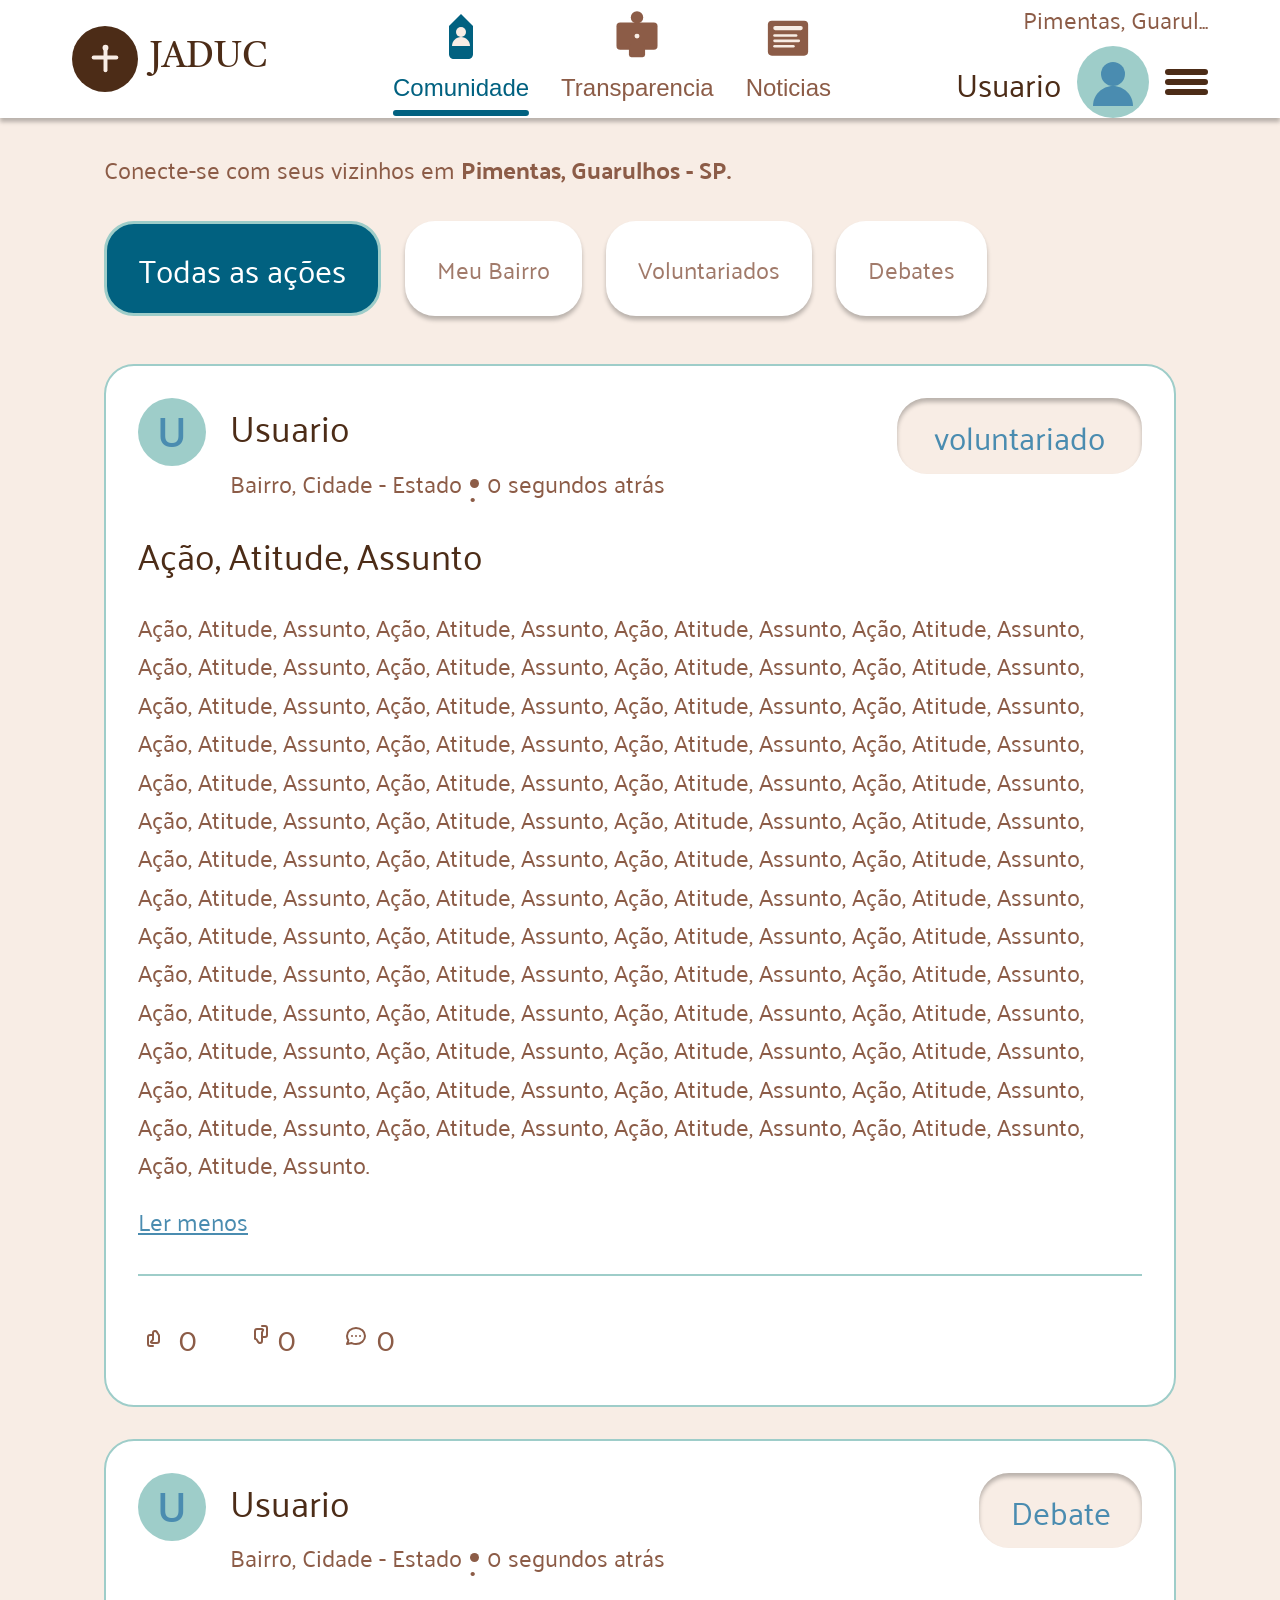
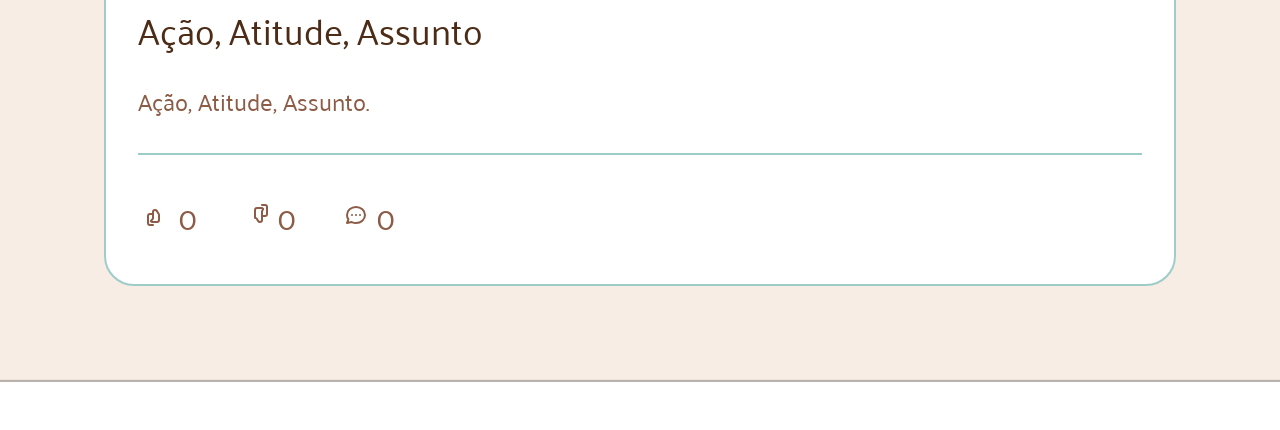
==== Jaduc/Página de Comunidade/index.html @ 06916b9b "Página de Transparência criada, Página de Comunidade criada" ====
<!DOCTYPE html>
<html lang="pt-BR">

<head>
    <meta charset="utf-8">
    <meta name="viewport" content="width=device-width, initial-scale=1.0">
    <title>JADUC | Comunidade</title>
    <link rel="stylesheet" href="globals.css">
    <link rel="stylesheet" href="style.css">
</head>

<body>
    <!-- HEADER NAVIGATION -->
    <header class="main-header">
        <div class="header-container">
            <!-- Logo Section -->
            <div class="logo-section">
                <div class="logo-icon">
                    <svg viewBox="0 0 67 67" fill="none" xmlns="http://www.w3.org/2000/svg">
                        <circle cx="33.5" cy="33.5" r="33.5" fill="#4C2C17"/>
                        <!-- Martelo simplificado -->
                        <rect x="20" y="30" width="27" height="4" rx="2" fill="#F8EDE5"/>
                        <rect x="32" y="20" width="4" height="27" rx="2" fill="#F8EDE5"/>
                        <circle cx="34" cy="22" r="3" fill="#F8EDE5"/>
                    </svg>
                </div>
                <h1 class="logo-text">JADUC</h1>
            </div>

            <!-- Navigation Menu -->
            <nav class="main-nav">
                <div class="nav-item active">
                    <div class="nav-icon">
                        <svg viewBox="0 0 56 51" fill="none" xmlns="http://www.w3.org/2000/svg">
                            <!-- Ícone comunidade baseado no Figma -->
                            <path d="M28 4L16 16v28c0 3 2 5 5 5h14c3 0 5-2 5-5V16L28 4z" fill="#016180"/>
                            <circle cx="28" cy="22" r="5" fill="#F8EDE5"/>
                            <path d="M19 36c0-5 4-9 9-9s9 4 9 9" fill="#F8EDE5"/>
                        </svg>
                    </div>
                    <span class="nav-text">Comunidade</span>
                    <div class="nav-underline"></div>
                </div>

                <div class="nav-item">
                    <div class="nav-icon transparency-icon">
                        <svg viewBox="0 0 45 41" fill="none" xmlns="http://www.w3.org/2000/svg">
                            <!-- Ícone transparência baseado no Figma -->
                            <rect x="6" y="10" width="33" height="22" rx="3" fill="#8C5C47"/>
                            <circle cx="22.5" cy="6" r="5" fill="#8C5C47"/>
                            <rect x="16" y="28" width="13" height="10" rx="2" fill="#8C5C47"/>
                            <circle cx="22.5" cy="21" r="2" fill="#F8EDE5"/>
                        </svg>
                    </div>
                    <span class="nav-text">Transparencia</span>
                </div>

                <div class="nav-item">
                    <div class="nav-icon">
                        <svg viewBox="0 0 38 38" fill="none" xmlns="http://www.w3.org/2000/svg">
                            <!-- Ícone notícias -->
                            <rect x="4" y="8" width="30" height="26" rx="3" fill="#8C5C47"/>
                            <rect x="8" y="12" width="22" height="3" rx="1.5" fill="#F8EDE5"/>
                            <rect x="8" y="18" width="18" height="2" rx="1" fill="#F8EDE5"/>
                            <rect x="8" y="22" width="20" height="2" rx="1" fill="#F8EDE5"/>
                            <rect x="8" y="26" width="16" height="2" rx="1" fill="#F8EDE5"/>
                        </svg>
                    </div>
                    <span class="nav-text">Noticias</span>
                </div>
            </nav>

            <!-- User Profile Section -->
            <div class="user-section">
                <div class="user-location">Pimentas, Guarul...</div>
                <div class="user-info">
                    <span class="user-name">Usuario</span>
                    <div class="user-avatar">
                        <svg viewBox="0 0 72 72" fill="none" xmlns="http://www.w3.org/2000/svg">
                            <circle cx="36" cy="36" r="36" fill="#9ECDC9"/>
                            <circle cx="36" cy="28" r="12" fill="#4A8CB0"/>
                            <path d="M16 60c0-11 9-20 20-20s20 9 20 20" fill="#4A8CB0"/>
                        </svg>
                    </div>
                    <div class="user-menu">
                        <div class="menu-line"></div>
                        <div class="menu-line"></div>
                        <div class="menu-line"></div>
                    </div>
                </div>
            </div>
        </div>
    </header>

    <!-- MAIN CONTENT -->
    <main class="main-content">
        <!-- Page Title Section -->
        <section class="page-intro">
            <p class="location-text">
                Conecte-se com seus vizinhos em <strong>Pimentas, Guarulhos - SP.</strong>
            </p>
        </section>

        <!-- Filter Buttons -->
        <section class="filter-section">
            <button class="filter-btn active" data-filter="all">Todas as ações</button>
            <button class="filter-btn" data-filter="neighborhood">Meu Bairro</button>
            <button class="filter-btn" data-filter="volunteer">Voluntariados</button>
            <button class="filter-btn" data-filter="debates">Debates</button>
        </section>

        <!-- Community Posts -->
        <section class="posts-container">
            <!-- Post 1 - Voluntariado -->
            <article class="post-card" data-category="volunteer">
                <div class="post-header">
                    <div class="user-avatar-post">
                        <span class="avatar-initial">U</span>
                    </div>
                    <div class="post-user-info">
                        <h3 class="post-username">Usuario</h3>
                        <div class="post-meta">
                            <span class="post-location">Bairro, Cidade - Estado</span>
                            <span class="post-dot">•</span>
                            <span class="post-time">0 segundos atrás</span>
                        </div>
                    </div>
                    <div class="post-category volunteer">voluntariado</div>
                </div>

                <div class="post-content">
                    <h2 class="post-title">Ação, Atitude, Assunto</h2>
                    <div class="post-text">
                        <p>Ação, Atitude, Assunto, Ação, Atitude, Assunto, Ação, Atitude, Assunto, Ação, Atitude, Assunto, Ação, Atitude, Assunto, Ação, Atitude, Assunto, Ação, Atitude, Assunto, Ação, Atitude, Assunto, Ação, Atitude, Assunto, Ação, Atitude, Assunto, Ação, Atitude, Assunto, Ação, Atitude, Assunto, Ação, Atitude, Assunto, Ação, Atitude, Assunto, Ação, Atitude, Assunto, Ação, Atitude, Assunto, Ação, Atitude, Assunto, Ação, Atitude, Assunto, Ação, Atitude, Assunto, Ação, Atitude, Assunto, Ação, Atitude, Assunto, Ação, Atitude, Assunto, Ação, Atitude, Assunto, Ação, Atitude, Assunto, Ação, Atitude, Assunto, Ação, Atitude, Assunto, Ação, Atitude, Assunto, Ação, Atitude, Assunto, Ação, Atitude, Assunto, Ação, Atitude, Assunto, Ação, Atitude, Assunto, Ação, Atitude, Assunto, Ação, Atitude, Assunto, Ação, Atitude, Assunto, Ação, Atitude, Assunto, Ação, Atitude, Assunto, Ação, Atitude, Assunto, Ação, Atitude, Assunto, Ação, Atitude, Assunto, Ação, Atitude, Assunto, Ação, Atitude, Assunto, Ação, Atitude, Assunto, Ação, Atitude, Assunto, Ação, Atitude, Assunto, Ação, Atitude, Assunto, Ação, Atitude, Assunto, Ação, Atitude, Assunto, Ação, Atitude, Assunto, Ação, Atitude, Assunto, Ação, Atitude, Assunto, Ação, Atitude, Assunto, Ação, Atitude, Assunto, Ação, Atitude, Assunto, Ação, Atitude, Assunto, Ação, Atitude, Assunto, Ação, Atitude, Assunto, Ação, Atitude, Assunto.</p>
                        <button class="read-more-btn">Ler menos</button>
                    </div>
                </div>

                <div class="post-actions">
                    <button class="action-btn like-btn">
                        <svg viewBox="0 0 24 24" fill="none" xmlns="http://www.w3.org/2000/svg">
                            <path d="M7 22H4a2 2 0 01-2-2v-7a2 2 0 012-2h3m0 0V9a2 2 0 012-2h.093a2 2 0 011.664.89l1.814 2.814a2 2 0 01.429 1.24V17a2 2 0 01-2 2h-4.5a2 2 0 01-1.664-.89L7 15.5V11z" stroke="currentColor" stroke-width="2" stroke-linecap="round" stroke-linejoin="round"/>
                        </svg>
                        <span class="action-count">0</span>
                    </button>
                    <button class="action-btn dislike-btn">
                        <svg viewBox="0 0 24 24" fill="none" xmlns="http://www.w3.org/2000/svg">
                            <path d="M17 2h3a2 2 0 012 2v7a2 2 0 01-2 2h-3m0 0v4a2 2 0 01-2 2h-.093a2 2 0 01-1.664-.89l-1.814-2.814A2 2 0 0110 14.76V7a2 2 0 012-2h4.5a2 2 0 011.664.89L17 8.5V13z" stroke="currentColor" stroke-width="2" stroke-linecap="round" stroke-linejoin="round"/>
                        </svg>
                        <span class="action-count">0</span>
                    </button>
                    <button class="action-btn comment-btn">
                        <svg viewBox="0 0 24 24" fill="none" xmlns="http://www.w3.org/2000/svg">
                            <path d="M8 12h.01M12 12h.01M16 12h.01M21 12c0 4.418-4.03 8-9 8a9.863 9.863 0 01-4.255-.949L3 20l1.395-3.72C3.512 15.042 3 13.574 3 12c0-4.418 4.03-8 9-8s9 3.582 9 8z" stroke="currentColor" stroke-width="2" stroke-linecap="round" stroke-linejoin="round"/>
                        </svg>
                        <span class="action-count">0</span>
                    </button>
                </div>
            </article>

            <!-- Post 2 - Debate -->
            <article class="post-card" data-category="debates">
                <div class="post-header">
                    <div class="user-avatar-post">
                        <span class="avatar-initial">U</span>
                    </div>
                    <div class="post-user-info">
                        <h3 class="post-username">Usuario</h3>
                        <div class="post-meta">
                            <span class="post-location">Bairro, Cidade - Estado</span>
                            <span class="post-dot">•</span>
                            <span class="post-time">0 segundos atrás</span>
                        </div>
                    </div>
                    <div class="post-category debate">Debate</div>
                </div>

                <div class="post-content">
                    <h2 class="post-title">Ação, Atitude, Assunto</h2>
                    <div class="post-text">
                        <p>Ação, Atitude, Assunto.</p>
                    </div>
                </div>

                <div class="post-actions">
                    <button class="action-btn like-btn">
                        <svg viewBox="0 0 24 24" fill="none" xmlns="http://www.w3.org/2000/svg">
                            <path d="M7 22H4a2 2 0 01-2-2v-7a2 2 0 012-2h3m0 0V9a2 2 0 012-2h.093a2 2 0 011.664.89l1.814 2.814a2 2 0 01.429 1.24V17a2 2 0 01-2 2h-4.5a2 2 0 01-1.664-.89L7 15.5V11z" stroke="currentColor" stroke-width="2" stroke-linecap="round" stroke-linejoin="round"/>
                        </svg>
                        <span class="action-count">0</span>
                    </button>
                    <button class="action-btn dislike-btn">
                        <svg viewBox="0 0 24 24" fill="none" xmlns="http://www.w3.org/2000/svg">
                            <path d="M17 2h3a2 2 0 012 2v7a2 2 0 01-2 2h-3m0 0v4a2 2 0 01-2 2h-.093a2 2 0 01-1.664-.89l-1.814-2.814A2 2 0 0110 14.76V7a2 2 0 012-2h4.5a2 2 0 011.664.89L17 8.5V13z" stroke="currentColor" stroke-width="2" stroke-linecap="round" stroke-linejoin="round"/>
                        </svg>
                        <span class="action-count">0</span>
                    </button>
                    <button class="action-btn comment-btn">
                        <svg viewBox="0 0 24 24" fill="none" xmlns="http://www.w3.org/2000/svg">
                            <path d="M8 12h.01M12 12h.01M16 12h.01M21 12c0 4.418-4.03 8-9 8a9.863 9.863 0 01-4.255-.949L3 20l1.395-3.72C3.512 15.042 3 13.574 3 12c0-4.418 4.03-8 9-8s9 3.582 9 8z" stroke="currentColor" stroke-width="2" stroke-linecap="round" stroke-linejoin="round"/>
                        </svg>
                        <span class="action-count">0</span>
                    </button>
                </div>
            </article>
        </section>
    </main>

    <!-- FOOTER -->
    <footer class="main-footer">
        <div class="footer-container">
            <!-- Footer content can be added here if needed -->
        </div>
    </footer>

    <script src="script.js"></script>
</body>

</html>
---- Jaduc/Página de Comunidade/globals.css ----
@import url('https://fonts.googleapis.com/css2?family=Castoro:ital@0;1&family=Open+Sans:ital,wght@0,300..800;1,300..800&family=Palanquin:wght@300;400;500;600;700&display=swap');

:root {
    --bg-page: #f8ede5;
    --primary-blue: #003d5c;
    --primary-dark: #016180;
    --accent-blue: #4a8cb0;
    --input-bg: #f8ede5;
    --text-muted: #d0b9a9;
    --white: #ffffff;
    --brown-dark: #4c2c17;
    --brown-medium: #8c5c47;
    --teal-light: #9ecdc9;
    
    --radius-card: 32px;
    --radius-input: 20px;
    --radius-btn: 20px;

    --font-title: 'Open Sans', sans-serif;
    --font-serif: 'Castoro', serif;
    --font-body: 'Palanquin', sans-serif;
}

* {
    box-sizing: border-box;
    margin: 0;
    padding: 0;
    -webkit-font-smoothing: antialiased;
}

html, body {
    min-height: 100vh;
    width: 100%;
}

body {
    background-color: var(--bg-page);
    font-family: var(--font-body);
    line-height: 1.6;
    color: var(--brown-dark);
}

a {
    text-decoration: none;
    color: inherit;
}

button {
    font-family: inherit;
    border: none;
    background: none;
    cursor: pointer;
    outline: none;
}

input, textarea {
    font-family: inherit;
    border: none;
    outline: none;
}

ul, ol {
    list-style: none;
}

img {
    max-width: 100%;
    height: auto;
    display: block;
}

svg {
    display: block;
}

/* Utility Classes */
.sr-only {
    position: absolute;
    width: 1px;
    height: 1px;
    padding: 0;
    margin: -1px;
    overflow: hidden;
    clip: rect(0, 0, 0, 0);
    white-space: nowrap;
    border: 0;
}
---- Jaduc/Página de Comunidade/style.css ----
/* ==========================================
   HEADER NAVIGATION
========================================== */
.main-header {
    position: fixed;
    top: 0;
    left: 0;
    right: 0;
    height: 118px;
    background-color: var(--white);
    box-shadow: 0 4px 4px rgba(0, 0, 0, 0.25);
    z-index: 1000;
    transition: transform 0.3s ease;
}

.header-container {
    display: flex;
    align-items: center;
    justify-content: space-between;
    height: 100%;
    max-width: 1920px;
    margin: 0 auto;
    padding: 0 2rem;
}

/* Logo Section */
.logo-section {
    display: flex;
    align-items: center;
    gap: 0.75rem;
}

.logo-icon {
    width: 66px;
    height: 66px;
    flex-shrink: 0;
}

.logo-icon svg {
    width: 100%;
    height: 100%;
}

.logo-text {
    font-family: var(--font-serif);
    font-size: 36px;
    color: var(--brown-dark);
    font-weight: 400;
}

/* Navigation Menu */
.main-nav {
    display: flex;
    align-items: center;
    gap: 2rem;
}

.nav-item {
    display: flex;
    flex-direction: column;
    align-items: center;
    gap: 0.5rem;
    position: relative;
    cursor: pointer;
    transition: all 0.3s ease;
}

.nav-item:hover .nav-text {
    color: var(--primary-dark);
}

.nav-item.active .nav-text {
    color: var(--primary-dark);
    font-weight: 500;
}

.nav-item.active .nav-underline {
    display: block;
}

.nav-icon {
    width: 56px;
    height: 51px;
    display: flex;
    align-items: center;
    justify-content: center;
}

.nav-icon svg {
    width: 100%;
    height: 100%;
}

.nav-text {
    font-family: 'Poppins', sans-serif;
    font-size: 24px;
    font-weight: 500;
    color: var(--brown-medium);
    transition: color 0.3s ease;
}

.nav-underline {
    position: absolute;
    bottom: -8px;
    left: 50%;
    transform: translateX(-50%);
    width: 100%;
    height: 6px;
    background-color: var(--primary-dark);
    border-radius: 3px;
    display: none;
}

/* User Profile Section */
.user-section {
    display: flex;
    flex-direction: column;
    align-items: flex-end;
    gap: 0.5rem;
}

.user-location {
    font-family: var(--font-body);
    font-size: 24px;
    color: var(--brown-medium);
}

.user-info {
    display: flex;
    align-items: center;
    gap: 1rem;
}

.user-name {
    font-family: 'Palanquin Dark', var(--font-body);
    font-size: 32px;
    color: var(--brown-dark);
    font-weight: 400;
}

.user-avatar {
    width: 72px;
    height: 72px;
    flex-shrink: 0;
}

.user-avatar svg {
    width: 100%;
    height: 100%;
}

.user-menu {
    display: flex;
    flex-direction: column;
    gap: 4px;
    cursor: pointer;
}

.menu-line {
    width: 43px;
    height: 6px;
    background-color: var(--brown-dark);
    border-radius: 3px;
}

/* ==========================================
   MAIN CONTENT
========================================== */
.main-content {
    margin-top: 118px;
    padding: 2rem;
    max-width: 1920px;
    margin-left: auto;
    margin-right: auto;
}

/* Page Introduction */
.page-intro {
    margin-bottom: 2rem;
}

.location-text {
    font-family: var(--font-body);
    font-size: 24px;
    color: var(--brown-medium);
    text-align: left;
    margin-left: 2rem;
}

.location-text strong {
    font-weight: 700;
}

/* Filter Section */
.filter-section {
    display: flex;
    gap: 1.5rem;
    margin-bottom: 3rem;
    margin-left: 2rem;
}

.filter-btn {
    padding: 1rem 2rem;
    border-radius: 30px;
    font-family: var(--font-body);
    font-size: 24px;
    font-weight: 400;
    cursor: pointer;
    transition: all 0.3s ease;
    border: 3px solid var(--teal-light);
}

.filter-btn.active {
    background-color: var(--primary-dark);
    color: var(--white);
    font-size: 32px;
    border-color: var(--teal-light);
}

.filter-btn:not(.active) {
    background-color: var(--white);
    color: #a17a6a;
    box-shadow: 0 4px 4px rgba(0, 0, 0, 0.25);
    border: none;
}

.filter-btn:not(.active):hover {
    background-color: var(--bg-page);
    color: var(--brown-medium);
}

/* ==========================================
   POSTS CONTAINER
========================================== */
.posts-container {
    display: flex;
    flex-direction: column;
    gap: 2rem;
    margin: 0 2rem;
}

.post-card {
    background-color: var(--white);
    border: 2px solid var(--teal-light);
    border-radius: 30px;
    padding: 2rem;
    position: relative;
    transition: all 0.3s ease;
}

.post-card:hover {
    box-shadow: 0 8px 16px rgba(0, 0, 0, 0.1);
}

/* Post Header */
.post-header {
    display: flex;
    align-items: flex-start;
    gap: 1.5rem;
    margin-bottom: 1.5rem;
    position: relative;
}

.user-avatar-post {
    width: 68px;
    height: 68px;
    background-color: var(--teal-light);
    border-radius: 50%;
    display: flex;
    align-items: center;
    justify-content: center;
    flex-shrink: 0;
}

.avatar-initial {
    font-family: 'Open Sans', sans-serif;
    font-size: 40px;
    font-weight: 600;
    color: var(--accent-blue);
}

.post-user-info {
    flex: 1;
}

.post-username {
    font-family: 'Palanquin Dark', var(--font-body);
    font-size: 36px;
    color: var(--brown-dark);
    font-weight: 400;
    margin-bottom: 0.5rem;
}

.post-meta {
    display: flex;
    align-items: center;
    gap: 0.5rem;
    font-family: var(--font-body);
    font-size: 24px;
    color: var(--brown-medium);
}

.post-dot {
    width: 9px;
    height: 9px;
    background-color: var(--brown-medium);
    border-radius: 50%;
    display: inline-block;
}

.post-category {
    position: absolute;
    top: 0;
    right: 0;
    padding: 0.75rem 1.5rem;
    border-radius: 30px;
    font-family: var(--font-body);
    font-size: 32px;
    color: var(--accent-blue);
    text-align: center;
    box-shadow: inset 0 4px 4px rgba(0, 0, 0, 0.25);
}

.post-category.volunteer {
    background-color: var(--bg-page);
    width: 245px;
}

.post-category.debate {
    background-color: var(--bg-page);
    width: 163px;
}

/* Post Content */
.post-content {
    margin-bottom: 2rem;
}

.post-title {
    font-family: 'Palanquin Dark', var(--font-body);
    font-size: 36px;
    color: var(--brown-dark);
    font-weight: 400;
    margin-bottom: 1.5rem;
}

.post-text {
    font-family: var(--font-body);
    font-size: 24px;
    color: var(--brown-medium);
    line-height: 1.6;
    position: relative;
}

.read-more-btn {
    font-family: var(--font-body);
    font-size: 24px;
    color: var(--accent-blue);
    background: none;
    border: none;
    cursor: pointer;
    margin-top: 1rem;
    padding: 0;
    text-decoration: underline;
}

.read-more-btn:hover {
    color: var(--primary-dark);
}

/* Post Actions */
.post-actions {
    display: flex;
    align-items: center;
    gap: 2rem;
    padding-top: 1.5rem;
    border-top: 2px solid var(--teal-light);
}

.action-btn {
    display: flex;
    align-items: center;
    gap: 0.5rem;
    background: none;
    border: none;
    cursor: pointer;
    color: var(--brown-medium);
    transition: all 0.3s ease;
    padding: 0.5rem;
    border-radius: 8px;
}

.action-btn:hover {
    background-color: var(--bg-page);
    color: var(--primary-dark);
}

.action-btn.active {
    color: var(--primary-dark);
}

.action-btn svg {
    width: 24px;
    height: 24px;
}

.action-count {
    font-family: var(--font-body);
    font-size: 32px;
    font-weight: 400;
}

/* Like button specific styling */
.like-btn.active svg {
    fill: var(--primary-dark);
}

.dislike-btn.active svg {
    fill: var(--primary-dark);
    transform: rotate(180deg);
}

/* ==========================================
   FOOTER
========================================== */
.main-footer {
    background-color: var(--white);
    box-shadow: 0 -2px 1px rgba(0, 0, 0, 0.25);
    height: 48px;
    margin-top: 4rem;
    display: flex;
    align-items: center;
    justify-content: center;
}

.footer-container {
    max-width: 1920px;
    width: 100%;
    padding: 0 2rem;
}

/* ==========================================
   RESPONSIVE DESIGN
========================================== */
@media (max-width: 1400px) {
    .header-container,
    .main-content,
    .footer-container {
        max-width: 1200px;
    }
}

@media (max-width: 1024px) {
    .header-container {
        padding: 0 1rem;
    }
    
    .main-nav {
        gap: 1rem;
    }
    
    .nav-text {
        font-size: 20px;
    }
    
    .user-name {
        font-size: 28px;
    }
    
    .user-location {
        font-size: 20px;
    }
    
    .main-content {
        padding: 1rem;
    }
    
    .posts-container {
        margin: 0 1rem;
    }
    
    .filter-section {
        flex-wrap: wrap;
        gap: 1rem;
        margin-left: 1rem;
    }
    
    .filter-btn {
        font-size: 20px;
        padding: 0.75rem 1.5rem;
    }
    
    .filter-btn.active {
        font-size: 24px;
    }
}

@media (max-width: 768px) {
    .main-header {
        height: 100px;
    }
    
    .main-content {
        margin-top: 100px;
    }
    
    .header-container {
        flex-direction: column;
        gap: 1rem;
        padding: 1rem;
    }
    
    .logo-section {
        order: 1;
    }
    
    .main-nav {
        order: 2;
        gap: 0.5rem;
    }
    
    .user-section {
        order: 3;
        align-items: center;
    }
    
    .nav-icon {
        width: 40px;
        height: 36px;
    }
    
    .nav-text {
        font-size: 16px;
    }
    
    .logo-text {
        font-size: 28px;
    }
    
    .logo-icon {
        width: 50px;
        height: 50px;
    }
    
    .user-avatar {
        width: 60px;
        height: 60px;
    }
    
    .user-name {
        font-size: 24px;
    }
    
    .user-location {
        font-size: 18px;
    }
    
    .post-card {
        padding: 1.5rem;
    }
    
    .post-header {
        flex-direction: column;
        gap: 1rem;
    }
    
    .post-category {
        position: static;
        align-self: flex-start;
        font-size: 24px;
        padding: 0.5rem 1rem;
        width: auto;
    }
    
    .post-username {
        font-size: 28px;
    }
    
    .post-title {
        font-size: 28px;
    }
    
    .post-text {
        font-size: 20px;
    }
    
    .action-count {
        font-size: 24px;
    }
    
    .location-text {
        font-size: 20px;
        margin-left: 1rem;
    }
}

@media (max-width: 480px) {
    .filter-section {
        flex-direction: column;
        align-items: flex-start;
    }
    
    .filter-btn {
        width: 100%;
        text-align: center;
    }
    
    .post-actions {
        flex-direction: column;
        gap: 1rem;
        align-items: flex-start;
    }
    
    .action-btn {
        width: 100%;
        justify-content: flex-start;
    }
}
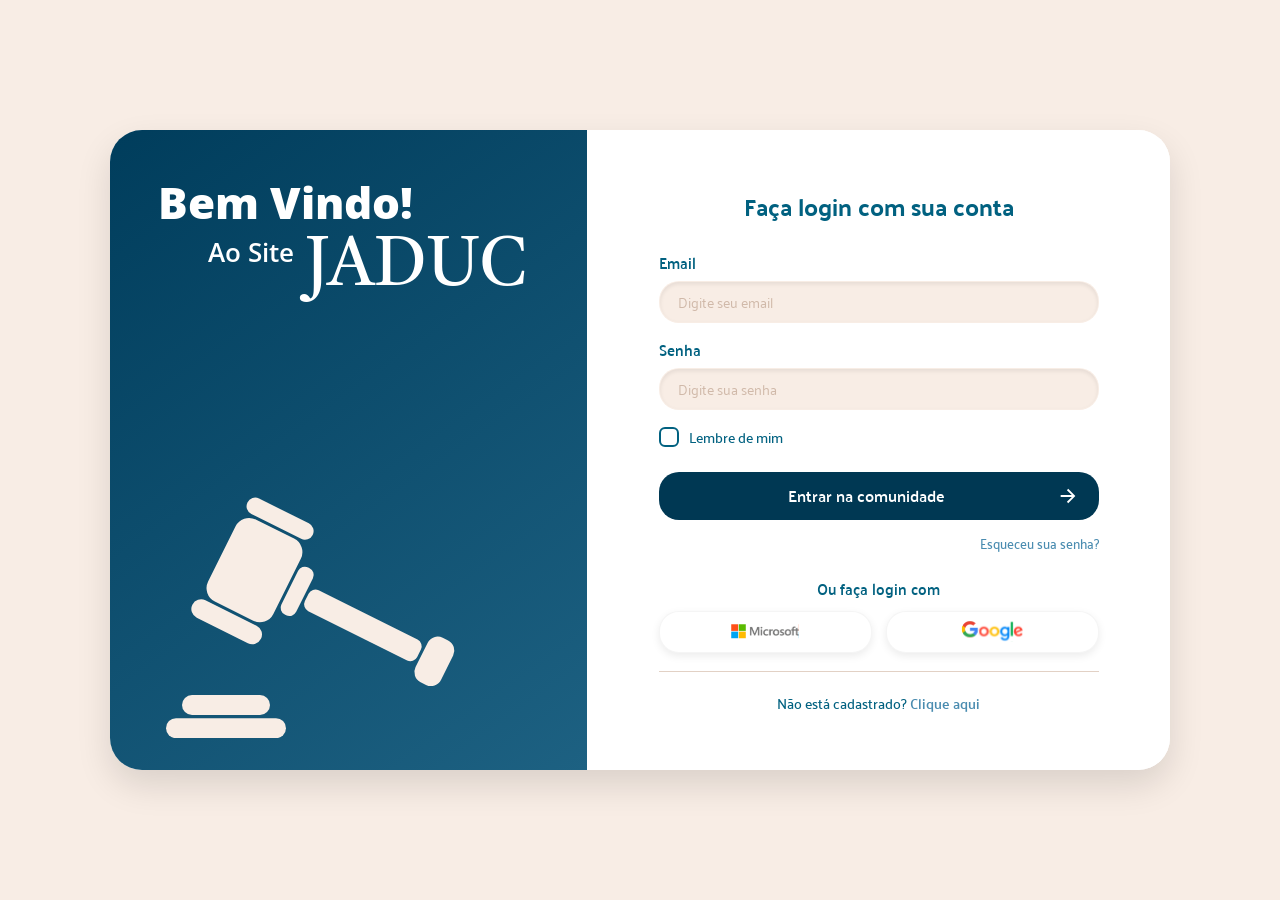
==== commit d8b77293: "criada Página de Comunidade" ====
--- a/Jaduc/Página de Comunidade/index.html
+++ b/Jaduc/Página de Comunidade/index.html
@@ -4,216 +4,239 @@
 <head>
     <meta charset="utf-8">
     <meta name="viewport" content="width=device-width, initial-scale=1.0">
+    <meta name="description" content="Comunidade JADUC - Conecte-se com seus vizinhos em Pimentas, Guarulhos - SP">
     <title>JADUC | Comunidade</title>
     <link rel="stylesheet" href="globals.css">
     <link rel="stylesheet" href="style.css">
 </head>
 
 <body>
-    <!-- HEADER NAVIGATION -->
+
+    <!-- ==========================================
+         HEADER / NAVEGAÇÃO PRINCIPAL
+    ========================================== -->
     <header class="main-header">
         <div class="header-container">
-            <!-- Logo Section -->
-            <div class="logo-section">
-                <div class="logo-icon">
-                    <svg viewBox="0 0 67 67" fill="none" xmlns="http://www.w3.org/2000/svg">
-                        <circle cx="33.5" cy="33.5" r="33.5" fill="#4C2C17"/>
-                        <!-- Martelo simplificado -->
-                        <rect x="20" y="30" width="27" height="4" rx="2" fill="#F8EDE5"/>
-                        <rect x="32" y="20" width="4" height="27" rx="2" fill="#F8EDE5"/>
-                        <circle cx="34" cy="22" r="3" fill="#F8EDE5"/>
+            <!-- Logo JADUC -->
+            <a href="../Página de Comunidade/index.html" class="header-logo">
+                <img src="../img/icon_page.svg" alt="Logo JADUC" class="logo-icon">
+                <span class="logo-text">JADUC</span>
+            </a>
+
+            <!-- Navegação Principal -->
+            <nav class="main-nav" aria-label="Navegação principal">
+                <a href="../Página de Comunidade/index.html" class="nav-item nav-item--active" aria-current="page">
+                    <img src="../img/comunidade_page.svg" alt="" class="nav-icon" aria-hidden="true">
+                    <span>Comunidade</span>
+                </a>
+
+                <a href="../Página de Transparência/index.html" class="nav-item">
+                    <img src="../img/trans_page.svg" alt="" class="nav-icon" aria-hidden="true">
+                    <span>Transparência</span>
+                </a>
+
+                <a href="#" class="nav-item">
+                    <svg class="nav-icon" viewBox="0 0 24 24" fill="none" xmlns="http://www.w3.org/2000/svg" aria-hidden="true">
+                        <path d="M19 3H5C3.89543 3 3 3.89543 3 5V19C3 20.1046 3.89543 21 5 21H19C20.1046 21 21 20.1046 21 19V5C21 3.89543 20.1046 3 19 3Z" stroke="currentColor" stroke-width="2"/>
+                        <path d="M7 7H17M7 11H17M7 15H13" stroke="currentColor" stroke-width="2" stroke-linecap="round"/>
                     </svg>
-                </div>
-                <h1 class="logo-text">JADUC</h1>
-            </div>
-
-            <!-- Navigation Menu -->
-            <nav class="main-nav">
-                <div class="nav-item active">
-                    <div class="nav-icon">
-                        <svg viewBox="0 0 56 51" fill="none" xmlns="http://www.w3.org/2000/svg">
-                            <!-- Ícone comunidade baseado no Figma -->
-                            <path d="M28 4L16 16v28c0 3 2 5 5 5h14c3 0 5-2 5-5V16L28 4z" fill="#016180"/>
-                            <circle cx="28" cy="22" r="5" fill="#F8EDE5"/>
-                            <path d="M19 36c0-5 4-9 9-9s9 4 9 9" fill="#F8EDE5"/>
+                    <span>Notícias</span>
+                </a>
+            </nav>
+
+            <!-- Informações do Usuário -->
+            <div class="header-user">
+                <div class="user-location">
+                    <span class="location-text" id="user-location">Pimentas, Guarul...</span>
+                </div>
+                <div class="user-profile">
+                    <span class="user-name" id="user-name">Usuario</span>
+                    <button class="user-avatar" id="user-avatar-btn" aria-label="Menu do usuário">
+                        <svg viewBox="0 0 24 24" fill="none" xmlns="http://www.w3.org/2000/svg">
+                            <circle cx="12" cy="8" r="4" fill="currentColor"/>
+                            <path d="M6 21C6 17.134 8.686 14 12 14C15.314 14 18 17.134 18 21" stroke="currentColor" stroke-width="2" stroke-linecap="round"/>
                         </svg>
-                    </div>
-                    <span class="nav-text">Comunidade</span>
-                    <div class="nav-underline"></div>
-                </div>
-
-                <div class="nav-item">
-                    <div class="nav-icon transparency-icon">
-                        <svg viewBox="0 0 45 41" fill="none" xmlns="http://www.w3.org/2000/svg">
-                            <!-- Ícone transparência baseado no Figma -->
-                            <rect x="6" y="10" width="33" height="22" rx="3" fill="#8C5C47"/>
-                            <circle cx="22.5" cy="6" r="5" fill="#8C5C47"/>
-                            <rect x="16" y="28" width="13" height="10" rx="2" fill="#8C5C47"/>
-                            <circle cx="22.5" cy="21" r="2" fill="#F8EDE5"/>
-                        </svg>
-                    </div>
-                    <span class="nav-text">Transparencia</span>
-                </div>
-
-                <div class="nav-item">
-                    <div class="nav-icon">
-                        <svg viewBox="0 0 38 38" fill="none" xmlns="http://www.w3.org/2000/svg">
-                            <!-- Ícone notícias -->
-                            <rect x="4" y="8" width="30" height="26" rx="3" fill="#8C5C47"/>
-                            <rect x="8" y="12" width="22" height="3" rx="1.5" fill="#F8EDE5"/>
-                            <rect x="8" y="18" width="18" height="2" rx="1" fill="#F8EDE5"/>
-                            <rect x="8" y="22" width="20" height="2" rx="1" fill="#F8EDE5"/>
-                            <rect x="8" y="26" width="16" height="2" rx="1" fill="#F8EDE5"/>
-                        </svg>
-                    </div>
-                    <span class="nav-text">Noticias</span>
-                </div>
-            </nav>
-
-            <!-- User Profile Section -->
-            <div class="user-section">
-                <div class="user-location">Pimentas, Guarul...</div>
-                <div class="user-info">
-                    <span class="user-name">Usuario</span>
-                    <div class="user-avatar">
-                        <svg viewBox="0 0 72 72" fill="none" xmlns="http://www.w3.org/2000/svg">
-                            <circle cx="36" cy="36" r="36" fill="#9ECDC9"/>
-                            <circle cx="36" cy="28" r="12" fill="#4A8CB0"/>
-                            <path d="M16 60c0-11 9-20 20-20s20 9 20 20" fill="#4A8CB0"/>
-                        </svg>
-                    </div>
-                    <div class="user-menu">
-                        <div class="menu-line"></div>
-                        <div class="menu-line"></div>
-                        <div class="menu-line"></div>
-                    </div>
-                </div>
+                    </button>
+                </div>
+                <button class="menu-toggle" aria-label="Menu hambúrguer" id="mobile-menu-toggle">
+                    <span></span>
+                    <span></span>
+                    <span></span>
+                </button>
+            </div>
+
+            <!-- Menu Dropdown do Usuário -->
+            <div class="user-menu" id="user-menu">
+                <button class="user-menu-item" id="logout-btn">
+                    <svg viewBox="0 0 24 24" fill="none" xmlns="http://www.w3.org/2000/svg">
+                        <path d="M9 21H5C3.89543 21 3 20.1046 3 19V5C3 3.89543 3.89543 3 5 3H9" stroke="currentColor" stroke-width="2" stroke-linecap="round"/>
+                        <path d="M16 17L21 12M21 12L16 7M21 12H9" stroke="currentColor" stroke-width="2" stroke-linecap="round" stroke-linejoin="round"/>
+                    </svg>
+                    Sair
+                </button>
             </div>
         </div>
     </header>
 
-    <!-- MAIN CONTENT -->
-    <main class="main-content">
-        <!-- Page Title Section -->
-        <section class="page-intro">
-            <p class="location-text">
-                Conecte-se com seus vizinhos em <strong>Pimentas, Guarulhos - SP.</strong>
+    <!-- ==========================================
+         CONTEÚDO PRINCIPAL
+    ========================================== -->
+    <main class="community-page">
+
+        <!-- Hero/Subtitle Section -->
+        <section class="hero-section">
+            <p class="hero-text">
+                Conecte-se com seus vizinhos em <strong id="hero-location">Pimentas, Guarulhos - SP</strong>
             </p>
         </section>
 
-        <!-- Filter Buttons -->
-        <section class="filter-section">
-            <button class="filter-btn active" data-filter="all">Todas as ações</button>
-            <button class="filter-btn" data-filter="neighborhood">Meu Bairro</button>
-            <button class="filter-btn" data-filter="volunteer">Voluntariados</button>
-            <button class="filter-btn" data-filter="debates">Debates</button>
+        <!-- Filtros de Categoria -->
+        <section class="filters-section">
+            <button class="filter-btn filter-btn--active" data-filter="all">
+                Todas as ações
+            </button>
+            <button class="filter-btn" data-filter="bairro">
+                Meu Bairro
+            </button>
+            <button class="filter-btn" data-filter="voluntariado">
+                Voluntariados
+            </button>
+            <button class="filter-btn" data-filter="debate">
+                Debates
+            </button>
         </section>
 
-        <!-- Community Posts -->
-        <section class="posts-container">
-            <!-- Post 1 - Voluntariado -->
-            <article class="post-card" data-category="volunteer">
+        <!-- Feed de Posts -->
+        <section class="feed-section" id="feed-container">
+            
+            <!-- Post 1 -->
+            <article class="post-card" data-category="voluntariado">
                 <div class="post-header">
-                    <div class="user-avatar-post">
-                        <span class="avatar-initial">U</span>
-                    </div>
                     <div class="post-user-info">
-                        <h3 class="post-username">Usuario</h3>
-                        <div class="post-meta">
-                            <span class="post-location">Bairro, Cidade - Estado</span>
-                            <span class="post-dot">•</span>
-                            <span class="post-time">0 segundos atrás</span>
-                        </div>
-                    </div>
-                    <div class="post-category volunteer">voluntariado</div>
+                        <div class="user-avatar-post">
+                            <span>U</span>
+                        </div>
+                        <div class="user-details">
+                            <h3 class="post-username">Usuario</h3>
+                            <div class="post-meta">
+                                <svg class="location-icon" viewBox="0 0 24 24" fill="none" xmlns="http://www.w3.org/2000/svg">
+                                    <path d="M12 2C8.13 2 5 5.13 5 9C5 14.25 12 22 12 22C12 22 19 14.25 19 9C19 5.13 15.87 2 12 2Z" stroke="currentColor" stroke-width="2"/>
+                                    <circle cx="12" cy="9" r="2.5" stroke="currentColor" stroke-width="2"/>
+                                </svg>
+                                <span class="post-location">Bairro, Cidade - Estado</span>
+                                <span class="post-separator">•</span>
+                                <span class="post-timestamp" data-time="2026-09-14T22:00:00">0 segundos atrás</span>
+                            </div>
+                        </div>
+                    </div>
+                    <div class="post-badge">
+                        <span>voluntariado</span>
+                    </div>
                 </div>
 
                 <div class="post-content">
-                    <h2 class="post-title">Ação, Atitude, Assunto</h2>
+                    <h4 class="post-title">Ação, Atitude, Assunto</h4>
                     <div class="post-text">
-                        <p>Ação, Atitude, Assunto, Ação, Atitude, Assunto, Ação, Atitude, Assunto, Ação, Atitude, Assunto, Ação, Atitude, Assunto, Ação, Atitude, Assunto, Ação, Atitude, Assunto, Ação, Atitude, Assunto, Ação, Atitude, Assunto, Ação, Atitude, Assunto, Ação, Atitude, Assunto, Ação, Atitude, Assunto, Ação, Atitude, Assunto, Ação, Atitude, Assunto, Ação, Atitude, Assunto, Ação, Atitude, Assunto, Ação, Atitude, Assunto, Ação, Atitude, Assunto, Ação, Atitude, Assunto, Ação, Atitude, Assunto, Ação, Atitude, Assunto, Ação, Atitude, Assunto, Ação, Atitude, Assunto, Ação, Atitude, Assunto, Ação, Atitude, Assunto, Ação, Atitude, Assunto, Ação, Atitude, Assunto, Ação, Atitude, Assunto, Ação, Atitude, Assunto, Ação, Atitude, Assunto, Ação, Atitude, Assunto, Ação, Atitude, Assunto, Ação, Atitude, Assunto, Ação, Atitude, Assunto, Ação, Atitude, Assunto, Ação, Atitude, Assunto, Ação, Atitude, Assunto, Ação, Atitude, Assunto, Ação, Atitude, Assunto, Ação, Atitude, Assunto, Ação, Atitude, Assunto, Ação, Atitude, Assunto, Ação, Atitude, Assunto, Ação, Atitude, Assunto, Ação, Atitude, Assunto, Ação, Atitude, Assunto, Ação, Atitude, Assunto, Ação, Atitude, Assunto, Ação, Atitude, Assunto, Ação, Atitude, Assunto, Ação, Atitude, Assunto, Ação, Atitude, Assunto, Ação, Atitude, Assunto, Ação, Atitude, Assunto, Ação, Atitude, Assunto, Ação, Atitude, Assunto, Ação, Atitude, Assunto.</p>
-                        <button class="read-more-btn">Ler menos</button>
-                    </div>
-                </div>
-
-                <div class="post-actions">
-                    <button class="action-btn like-btn">
-                        <svg viewBox="0 0 24 24" fill="none" xmlns="http://www.w3.org/2000/svg">
-                            <path d="M7 22H4a2 2 0 01-2-2v-7a2 2 0 012-2h3m0 0V9a2 2 0 012-2h.093a2 2 0 011.664.89l1.814 2.814a2 2 0 01.429 1.24V17a2 2 0 01-2 2h-4.5a2 2 0 01-1.664-.89L7 15.5V11z" stroke="currentColor" stroke-width="2" stroke-linecap="round" stroke-linejoin="round"/>
-                        </svg>
-                        <span class="action-count">0</span>
-                    </button>
-                    <button class="action-btn dislike-btn">
-                        <svg viewBox="0 0 24 24" fill="none" xmlns="http://www.w3.org/2000/svg">
-                            <path d="M17 2h3a2 2 0 012 2v7a2 2 0 01-2 2h-3m0 0v4a2 2 0 01-2 2h-.093a2 2 0 01-1.664-.89l-1.814-2.814A2 2 0 0110 14.76V7a2 2 0 012-2h4.5a2 2 0 011.664.89L17 8.5V13z" stroke="currentColor" stroke-width="2" stroke-linecap="round" stroke-linejoin="round"/>
-                        </svg>
-                        <span class="action-count">0</span>
-                    </button>
-                    <button class="action-btn comment-btn">
-                        <svg viewBox="0 0 24 24" fill="none" xmlns="http://www.w3.org/2000/svg">
-                            <path d="M8 12h.01M12 12h.01M16 12h.01M21 12c0 4.418-4.03 8-9 8a9.863 9.863 0 01-4.255-.949L3 20l1.395-3.72C3.512 15.042 3 13.574 3 12c0-4.418 4.03-8 9-8s9 3.582 9 8z" stroke="currentColor" stroke-width="2" stroke-linecap="round" stroke-linejoin="round"/>
-                        </svg>
-                        <span class="action-count">0</span>
-                    </button>
+                        <p class="post-preview">
+                            Ação, Atitude, Assunto, Ação, Atitude, Assunto, Ação, Atitude, Assunto, Ação, Atitude, Assunto, Ação, Atitude, Assunto, Ação, Atitude, Assunto, Ação, Atitude, Assunto, Ação, Atitude, Assunto, Ação, Atitude, Assunto, Ação, Atitude, Assunto, Ação, Atitude, Assunto, Ação, Atitude, Assunto, Ação, Atitude, Assunto, Ação, Atitude, Assunto, Ação, Atitude, Assunto, Ação, Atitude, Assunto, Ação, Atitude, Assunto, Ação, Atitude, Assunto, Ação, Atitude, Assunto...
+                        </p>
+                        <p class="post-full" style="display: none;">
+                            Ação, Atitude, Assunto, Ação, Atitude, Assunto, Ação, Atitude, Assunto, Ação, Atitude, Assunto, Ação, Atitude, Assunto, Ação, Atitude, Assunto, Ação, Atitude, Assunto, Ação, Atitude, Assunto, Ação, Atitude, Assunto, Ação, Atitude, Assunto, Ação, Atitude, Assunto, Ação, Atitude, Assunto, Ação, Atitude, Assunto, Ação, Atitude, Assunto, Ação, Atitude, Assunto, Ação, Atitude, Assunto, Ação, Atitude, Assunto, Ação, Atitude, Assunto, Ação, Atitude, Assunto. Este é um exemplo de post completo da comunidade JADUC onde os moradores podem compartilhar informações, organizar eventos e discutir assuntos importantes para o bairro.
+                        </p>
+                    </div>
+                    <button class="read-more-btn">Leia mais</button>
+                </div>
+
+                <div class="post-footer">
+                    <div class="post-interactions">
+                        <button class="interaction-btn like-btn" aria-label="Curtir">
+                            <svg class="like-icon" viewBox="0 0 24 24" fill="none" xmlns="http://www.w3.org/2000/svg">
+                                <path d="M7 22V11M2 13V20C2 21.1046 2.89543 22 4 22H17.4262C18.907 22 20.1662 20.9197 20.3914 19.4562L21.4683 12.4562C21.7479 10.6389 20.3418 9 18.5032 9H15C14.4477 9 14 8.55228 14 8V4.46584C14 3.10399 12.896 2 11.5342 2C11.2093 2 10.915 2.1913 10.7831 2.48812L7.26394 10.4061C7.10344 10.7673 6.74532 11 6.35013 11H4C2.89543 11 2 11.8954 2 13Z" stroke="currentColor" stroke-width="2" stroke-linecap="round" stroke-linejoin="round"/>
+                            </svg>
+                            <span class="like-count">0</span>
+                        </button>
+                        <button class="interaction-btn comment-btn" aria-label="Comentar">
+                            <svg class="comment-icon" viewBox="0 0 24 24" fill="none" xmlns="http://www.w3.org/2000/svg">
+                                <path d="M21 11.5C21.0034 12.8199 20.6951 14.1219 20.1 15.3C19.3944 16.7118 18.3098 17.8992 16.9674 18.7293C15.6251 19.5594 14.0782 19.9994 12.5 20C11.1801 20.0035 9.87812 19.6951 8.7 19.1L3 21L4.9 15.3C4.30493 14.1219 3.99656 12.8199 4 11.5C4.00061 9.92179 4.44061 8.37488 5.27072 7.03258C6.10083 5.69028 7.28825 4.6056 8.7 3.90003C9.87812 3.30496 11.1801 2.99659 12.5 3.00003H13C15.0843 3.11502 17.053 3.99479 18.5291 5.47089C20.0052 6.94699 20.885 8.91568 21 11V11.5Z" stroke="currentColor" stroke-width="2" stroke-linecap="round" stroke-linejoin="round"/>
+                            </svg>
+                            <span class="comment-count">0</span>
+                        </button>
+                    </div>
                 </div>
             </article>
 
-            <!-- Post 2 - Debate -->
-            <article class="post-card" data-category="debates">
+            <!-- Post 2 -->
+            <article class="post-card" data-category="debate">
                 <div class="post-header">
-                    <div class="user-avatar-post">
-                        <span class="avatar-initial">U</span>
-                    </div>
                     <div class="post-user-info">
-                        <h3 class="post-username">Usuario</h3>
-                        <div class="post-meta">
-                            <span class="post-location">Bairro, Cidade - Estado</span>
-                            <span class="post-dot">•</span>
-                            <span class="post-time">0 segundos atrás</span>
-                        </div>
-                    </div>
-                    <div class="post-category debate">Debate</div>
+                        <div class="user-avatar-post">
+                            <span>U</span>
+                        </div>
+                        <div class="user-details">
+                            <h3 class="post-username">Usuario</h3>
+                            <div class="post-meta">
+                                <svg class="location-icon" viewBox="0 0 24 24" fill="none" xmlns="http://www.w3.org/2000/svg">
+                                    <path d="M12 2C8.13 2 5 5.13 5 9C5 14.25 12 22 12 22C12 22 19 14.25 19 9C19 5.13 15.87 2 12 2Z" stroke="currentColor" stroke-width="2"/>
+                                    <circle cx="12" cy="9" r="2.5" stroke="currentColor" stroke-width="2"/>
+                                </svg>
+                                <span class="post-location">Bairro, Cidade - Estado</span>
+                                <span class="post-separator">•</span>
+                                <span class="post-timestamp" data-time="2026-09-14T21:55:00">0 segundos atrás</span>
+                            </div>
+                        </div>
+                    </div>
+                    <div class="post-badge">
+                        <span>Debate</span>
+                    </div>
                 </div>
 
                 <div class="post-content">
-                    <h2 class="post-title">Ação, Atitude, Assunto</h2>
+                    <h4 class="post-title">Ação, Atitude, Assunto</h4>
                     <div class="post-text">
-                        <p>Ação, Atitude, Assunto.</p>
-                    </div>
-                </div>
-
-                <div class="post-actions">
-                    <button class="action-btn like-btn">
-                        <svg viewBox="0 0 24 24" fill="none" xmlns="http://www.w3.org/2000/svg">
-                            <path d="M7 22H4a2 2 0 01-2-2v-7a2 2 0 012-2h3m0 0V9a2 2 0 012-2h.093a2 2 0 011.664.89l1.814 2.814a2 2 0 01.429 1.24V17a2 2 0 01-2 2h-4.5a2 2 0 01-1.664-.89L7 15.5V11z" stroke="currentColor" stroke-width="2" stroke-linecap="round" stroke-linejoin="round"/>
-                        </svg>
-                        <span class="action-count">0</span>
-                    </button>
-                    <button class="action-btn dislike-btn">
-                        <svg viewBox="0 0 24 24" fill="none" xmlns="http://www.w3.org/2000/svg">
-                            <path d="M17 2h3a2 2 0 012 2v7a2 2 0 01-2 2h-3m0 0v4a2 2 0 01-2 2h-.093a2 2 0 01-1.664-.89l-1.814-2.814A2 2 0 0110 14.76V7a2 2 0 012-2h4.5a2 2 0 011.664.89L17 8.5V13z" stroke="currentColor" stroke-width="2" stroke-linecap="round" stroke-linejoin="round"/>
-                        </svg>
-                        <span class="action-count">0</span>
-                    </button>
-                    <button class="action-btn comment-btn">
-                        <svg viewBox="0 0 24 24" fill="none" xmlns="http://www.w3.org/2000/svg">
-                            <path d="M8 12h.01M12 12h.01M16 12h.01M21 12c0 4.418-4.03 8-9 8a9.863 9.863 0 01-4.255-.949L3 20l1.395-3.72C3.512 15.042 3 13.574 3 12c0-4.418 4.03-8 9-8s9 3.582 9 8z" stroke="currentColor" stroke-width="2" stroke-linecap="round" stroke-linejoin="round"/>
-                        </svg>
-                        <span class="action-count">0</span>
-                    </button>
+                        <p class="post-preview">
+                            Ação, Atitude, Assunto.
+                        </p>
+                    </div>
+                </div>
+
+                <div class="post-footer">
+                    <div class="post-interactions">
+                        <button class="interaction-btn like-btn" aria-label="Curtir">
+                            <svg class="like-icon" viewBox="0 0 24 24" fill="none" xmlns="http://www.w3.org/2000/svg">
+                                <path d="M7 22V11M2 13V20C2 21.1046 2.89543 22 4 22H17.4262C18.907 22 20.1662 20.9197 20.3914 19.4562L21.4683 12.4562C21.7479 10.6389 20.3418 9 18.5032 9H15C14.4477 9 14 8.55228 14 8V4.46584C14 3.10399 12.896 2 11.5342 2C11.2093 2 10.915 2.1913 10.7831 2.48812L7.26394 10.4061C7.10344 10.7673 6.74532 11 6.35013 11H4C2.89543 11 2 11.8954 2 13Z" stroke="currentColor" stroke-width="2" stroke-linecap="round" stroke-linejoin="round"/>
+                            </svg>
+                            <span class="like-count">0</span>
+                        </button>
+                        <button class="interaction-btn comment-btn" aria-label="Comentar">
+                            <svg class="comment-icon" viewBox="0 0 24 24" fill="none" xmlns="http://www.w3.org/2000/svg">
+                                <path d="M21 11.5C21.0034 12.8199 20.6951 14.1219 20.1 15.3C19.3944 16.7118 18.3098 17.8992 16.9674 18.7293C15.6251 19.5594 14.0782 19.9994 12.5 20C11.1801 20.0035 9.87812 19.6951 8.7 19.1L3 21L4.9 15.3C4.30493 14.1219 3.99656 12.8199 4 11.5C4.00061 9.92179 4.44061 8.37488 5.27072 7.03258C6.10083 5.69028 7.28825 4.6056 8.7 3.90003C9.87812 3.30496 11.1801 2.99659 12.5 3.00003H13C15.0843 3.11502 17.053 3.99479 18.5291 5.47089C20.0052 6.94699 20.885 8.91568 21 11V11.5Z" stroke="currentColor" stroke-width="2" stroke-linecap="round" stroke-linejoin="round"/>
+                            </svg>
+                            <span class="comment-count">0</span>
+                        </button>
+                    </div>
                 </div>
             </article>
+
         </section>
+
     </main>
 
-    <!-- FOOTER -->
+    <!-- ==========================================
+         FOOTER
+    ========================================== -->
     <footer class="main-footer">
-        <div class="footer-container">
-            <!-- Footer content can be added here if needed -->
+        <div class="footer-content">
+            <div class="footer-left">
+                <p>Coletividade <span class="footer-dot">•</span> Transparência <span class="footer-dot">•</span> Educação</p>
+            </div>
+            <div class="footer-right">
+                <p><span class="copyright-symbol">©</span> 2026 Portal Jaduc - Direitos Protegidos</p>
+            </div>
         </div>
     </footer>
 
+    <!-- SCRIPT DE INTERATIVIDADE E AUTENTICAÇÃO -->
     <script src="script.js"></script>
 </body>
 
-</html>+</html>
--- a/Jaduc/Página de Comunidade/globals.css
+++ b/Jaduc/Página de Comunidade/globals.css
@@ -1,24 +1,52 @@
-@import url('https://fonts.googleapis.com/css2?family=Castoro:ital@0;1&family=Open+Sans:ital,wght@0,300..800;1,300..800&family=Palanquin:wght@300;400;500;600;700&display=swap');
+@import url('https://fonts.googleapis.com/css2?family=Castoro:ital@0;1&family=Open+Sans:ital,wght@0,300..800;1,300..800&family=Palanquin:wght@300;400;500;600;700&family=Palanquin+Dark:wght@400;500;600;700&family=Poppins:wght@300;400;500;600;700&display=swap');
 
 :root {
+    /* Cores Principais */
     --bg-page: #f8ede5;
     --primary-blue: #003d5c;
     --primary-dark: #016180;
     --accent-blue: #4a8cb0;
+    --teal-light: #9ecdc9;
+    
+    /* Cores Secundárias */
+    --brown-dark: #4c2c17;
+    --brown-medium: #8c5c47;
+    --brown-light: #a17a6a;
+    --white: #ffffff;
     --input-bg: #f8ede5;
     --text-muted: #d0b9a9;
-    --white: #ffffff;
-    --brown-dark: #4c2c17;
-    --brown-medium: #8c5c47;
-    --teal-light: #9ecdc9;
-    
-    --radius-card: 32px;
+    
+    /* Raios de Borda */
+    --radius-card: 30px;
     --radius-input: 20px;
     --radius-btn: 20px;
-
+    --radius-small: 15px;
+    
+    /* Tipografia */
     --font-title: 'Open Sans', sans-serif;
     --font-serif: 'Castoro', serif;
     --font-body: 'Palanquin', sans-serif;
+    --font-dark: 'Palanquin Dark', sans-serif;
+    --font-poppins: 'Poppins', sans-serif;
+    
+    /* Sombras */
+    --shadow-sm: 0 2px 8px rgba(0, 0, 0, 0.08);
+    --shadow-md: 0 4px 12px rgba(0, 0, 0, 0.12);
+    --shadow-lg: 0 8px 24px rgba(0, 0, 0, 0.15);
+    --shadow-header: 0 4px 4px rgba(0, 0, 0, 0.25);
+    --shadow-inset: inset 0 4px 4px rgba(0, 0, 0, 0.25);
+    
+    /* Transições */
+    --transition-fast: 0.2s ease;
+    --transition-normal: 0.3s ease;
+    --transition-slow: 0.5s ease;
+    
+    /* Espaçamentos */
+    --spacing-xs: 8px;
+    --spacing-sm: 16px;
+    --spacing-md: 24px;
+    --spacing-lg: 32px;
+    --spacing-xl: 48px;
 }
 
 * {
@@ -26,6 +54,11 @@
     margin: 0;
     padding: 0;
     -webkit-font-smoothing: antialiased;
+    -moz-osx-font-smoothing: grayscale;
+}
+
+html {
+    scroll-behavior: smooth;
 }
 
 html, body {
@@ -36,31 +69,23 @@
 body {
     background-color: var(--bg-page);
     font-family: var(--font-body);
+    color: var(--brown-dark);
     line-height: 1.6;
-    color: var(--brown-dark);
+    overflow-x: hidden;
 }
 
 a {
     text-decoration: none;
     color: inherit;
+    transition: var(--transition-fast);
 }
 
 button {
     font-family: inherit;
     border: none;
-    background: none;
+    outline: none;
     cursor: pointer;
-    outline: none;
-}
-
-input, textarea {
-    font-family: inherit;
-    border: none;
-    outline: none;
-}
-
-ul, ol {
-    list-style: none;
+    transition: var(--transition-fast);
 }
 
 img {
@@ -69,12 +94,15 @@
     display: block;
 }
 
-svg {
-    display: block;
-}
-
-/* Utility Classes */
-.sr-only {
+/* Utilitários */
+.container {
+    width: 100%;
+    max-width: 1600px;
+    margin: 0 auto;
+    padding: 0 var(--spacing-md);
+}
+
+.visually-hidden {
     position: absolute;
     width: 1px;
     height: 1px;
@@ -83,5 +111,98 @@
     overflow: hidden;
     clip: rect(0, 0, 0, 0);
     white-space: nowrap;
-    border: 0;
-}+    border-width: 0;
+}
+
+/* Animações Globais */
+@keyframes fadeIn {
+    from {
+        opacity: 0;
+        transform: translateY(20px);
+    }
+    to {
+        opacity: 1;
+        transform: translateY(0);
+    }
+}
+
+@keyframes slideInUp {
+    from {
+        opacity: 0;
+        transform: translateY(30px);
+    }
+    to {
+        opacity: 1;
+        transform: translateY(0);
+    }
+}
+
+@keyframes slideInLeft {
+    from {
+        opacity: 0;
+        transform: translateX(-30px);
+    }
+    to {
+        opacity: 1;
+        transform: translateX(0);
+    }
+}
+
+@keyframes slideInRight {
+    from {
+        opacity: 0;
+        transform: translateX(30px);
+    }
+    to {
+        opacity: 1;
+        transform: translateX(0);
+    }
+}
+
+@keyframes scaleIn {
+    from {
+        opacity: 0;
+        transform: scale(0.9);
+    }
+    to {
+        opacity: 1;
+        transform: scale(1);
+    }
+}
+
+@keyframes heartBeat {
+    0%, 100% { transform: scale(1); }
+    25% { transform: scale(1.3); }
+    50% { transform: scale(1.1); }
+}
+
+@keyframes shake {
+    0%, 100% { transform: translateX(0); }
+    25% { transform: translateX(-10px); }
+    75% { transform: translateX(10px); }
+}
+
+/* Scrollbar Customizada */
+::-webkit-scrollbar {
+    width: 12px;
+}
+
+::-webkit-scrollbar-track {
+    background: var(--bg-page);
+}
+
+::-webkit-scrollbar-thumb {
+    background: var(--accent-blue);
+    border-radius: 6px;
+    border: 3px solid var(--bg-page);
+}
+
+::-webkit-scrollbar-thumb:hover {
+    background: var(--primary-dark);
+}
+
+/* Focus Styles para Acessibilidade */
+*:focus-visible {
+    outline: 3px solid var(--accent-blue);
+    outline-offset: 2px;
+}
--- a/Jaduc/Página de Comunidade/style.css
+++ b/Jaduc/Página de Comunidade/style.css
@@ -1,423 +1,502 @@
 /* ==========================================
-   HEADER NAVIGATION
+   HEADER / NAVEGAÇÃO
 ========================================== */
 .main-header {
     position: fixed;
     top: 0;
     left: 0;
     right: 0;
-    height: 118px;
     background-color: var(--white);
-    box-shadow: 0 4px 4px rgba(0, 0, 0, 0.25);
+    box-shadow: var(--shadow-header);
     z-index: 1000;
-    transition: transform 0.3s ease;
+    height: 90px;
 }
 
 .header-container {
+    max-width: 1600px;
+    margin: 0 auto;
+    height: 100%;
     display: flex;
     align-items: center;
     justify-content: space-between;
-    height: 100%;
-    max-width: 1920px;
-    margin: 0 auto;
-    padding: 0 2rem;
-}
-
-/* Logo Section */
-.logo-section {
-    display: flex;
-    align-items: center;
-    gap: 0.75rem;
+    padding: 0 60px;
+}
+
+.header-logo {
+    display: flex;
+    align-items: center;
+    gap: 10px;
+    cursor: pointer;
+    transition: var(--transition-fast);
+}
+
+.header-logo:hover {
+    transform: scale(1.05);
 }
 
 .logo-icon {
-    width: 66px;
-    height: 66px;
-    flex-shrink: 0;
-}
-
-.logo-icon svg {
-    width: 100%;
-    height: 100%;
+    width: 50px;
+    height: 50px;
 }
 
 .logo-text {
     font-family: var(--font-serif);
-    font-size: 36px;
+    font-size: 28px;
     color: var(--brown-dark);
     font-weight: 400;
 }
 
-/* Navigation Menu */
 .main-nav {
     display: flex;
     align-items: center;
-    gap: 2rem;
+    gap: 40px;
 }
 
 .nav-item {
     display: flex;
     flex-direction: column;
     align-items: center;
-    gap: 0.5rem;
+    gap: 6px;
+    background: none;
+    border: none;
+    color: var(--brown-medium);
+    font-family: var(--font-poppins);
+    font-size: 20px;
+    font-weight: 500;
+    cursor: pointer;
     position: relative;
+    padding: 6px 12px;
+    transition: var(--transition-fast);
+    text-decoration: none;
+}
+
+.nav-item:hover {
+    color: var(--primary-dark);
+    transform: translateY(-2px);
+}
+
+.nav-icon {
+    width: 32px;
+    height: 32px;
+    color: currentColor;
+}
+
+.nav-item--active {
+    color: var(--primary-dark);
+}
+
+.nav-item--active::after {
+    content: '';
+    position: absolute;
+    bottom: -6px;
+    left: 0;
+    right: 0;
+    height: 3px;
+    background-color: var(--primary-dark);
+    border-radius: 2px;
+    animation: slideInLeft 0.3s ease;
+}
+
+.header-user {
+    display: flex;
+    align-items: center;
+    gap: 20px;
+    position: relative;
+}
+
+.user-location {
+    text-align: right;
+}
+
+.location-text {
+    font-family: var(--font-body);
+    font-size: 18px;
+    color: var(--brown-medium);
+}
+
+.user-profile {
+    display: flex;
+    flex-direction: row;
+    align-items: center;
+    gap: 12px;
+}
+
+.user-name {
+    font-family: var(--font-dark);
+    font-size: 24px;
+    color: var(--brown-dark);
+}
+
+.user-avatar {
+    width: 50px;
+    height: 50px;
+    background: linear-gradient(145deg, var(--accent-blue), var(--primary-dark));
+    border-radius: 50%;
+    display: flex;
+    align-items: center;
+    justify-content: center;
+    color: var(--white);
     cursor: pointer;
-    transition: all 0.3s ease;
-}
-
-.nav-item:hover .nav-text {
-    color: var(--primary-dark);
-}
-
-.nav-item.active .nav-text {
-    color: var(--primary-dark);
-    font-weight: 500;
-}
-
-.nav-item.active .nav-underline {
-    display: block;
-}
-
-.nav-icon {
+    transition: var(--transition-fast);
+    flex-shrink: 0;
+    border: none;
+}
+
+.user-avatar:hover {
+    transform: scale(1.1);
+    box-shadow: var(--shadow-md);
+}
+
+.user-avatar svg {
+    width: 28px;
+    height: 28px;
+}
+
+/* Menu Dropdown do Usuário */
+.user-menu {
+    position: absolute;
+    top: calc(100% + 10px);
+    right: 0;
+    background: var(--white);
+    border-radius: 12px;
+    box-shadow: var(--shadow-lg);
+    padding: 8px;
+    min-width: 150px;
+    opacity: 0;
+    visibility: hidden;
+    transform: translateY(-10px);
+    transition: all var(--transition-fast);
+    z-index: 1001;
+}
+
+.user-menu.show {
+    opacity: 1;
+    visibility: visible;
+    transform: translateY(0);
+}
+
+.user-menu-item {
+    width: 100%;
+    display: flex;
+    align-items: center;
+    gap: 10px;
+    padding: 12px 16px;
+    background: none;
+    border: none;
+    border-radius: 8px;
+    font-family: var(--font-body);
+    font-size: 16px;
+    color: var(--brown-dark);
+    cursor: pointer;
+    transition: var(--transition-fast);
+}
+
+.user-menu-item:hover {
+    background-color: var(--bg-page);
+}
+
+.user-menu-item svg {
+    width: 20px;
+    height: 20px;
+    color: var(--brown-medium);
+}
+
+.menu-toggle {
+    display: none;
+    flex-direction: column;
+    gap: 6px;
+    background: none;
+    padding: 8px;
+}
+
+.menu-toggle span {
+    width: 30px;
+    height: 3px;
+    background-color: var(--brown-dark);
+    border-radius: 2px;
+    transition: var(--transition-fast);
+}
+
+/* ==========================================
+   CONTEÚDO PRINCIPAL
+========================================== */
+.community-page {
+    margin-top: 90px;
+    padding: 32px 50px 50px;
+    max-width: 1400px;
+    margin-left: auto;
+    margin-right: auto;
+    min-height: calc(100vh - 90px - 48px);
+}
+
+/* ==========================================
+   HERO SECTION
+========================================== */
+.hero-section {
+    margin-bottom: 32px;
+    animation: fadeIn 0.6s ease;
+}
+
+.hero-text {
+    font-family: var(--font-body);
+    font-size: 20px;
+    color: var(--brown-medium);
+    line-height: 1.4;
+}
+
+.hero-text strong {
+    font-family: var(--font-body);
+    font-weight: 700;
+    color: var(--brown-dark);
+}
+
+/* ==========================================
+   FILTROS DE CATEGORIA
+========================================== */
+.filters-section {
+    display: flex;
+    gap: 16px;
+    margin-bottom: 32px;
+    flex-wrap: wrap;
+    animation: slideInLeft 0.5s ease;
+}
+
+.filter-btn {
+    padding: 10px 28px;
+    border-radius: 30px;
+    font-family: var(--font-body);
+    font-size: 20px;
+    background: var(--white);
+    color: var(--brown-light);
+    box-shadow: var(--shadow-sm);
+    transition: all var(--transition-normal);
+    border: none;
+    cursor: pointer;
+}
+
+.filter-btn:hover {
+    transform: translateY(-2px);
+    box-shadow: var(--shadow-md);
+}
+
+.filter-btn--active {
+    background: var(--primary-dark);
+    color: var(--white);
+    box-shadow: var(--shadow-md);
+}
+
+/* ==========================================
+   FEED DE POSTS
+========================================== */
+.feed-section {
+    display: flex;
+    flex-direction: column;
+    gap: 20px;
+}
+
+.post-card {
+    background: var(--white);
+    border: 2px solid var(--teal-light);
+    border-radius: var(--radius-card);
+    padding: 28px;
+    transition: all var(--transition-normal);
+    animation: slideInUp 0.5s ease backwards;
+}
+
+.post-card:nth-child(1) {
+    animation-delay: 0.1s;
+}
+
+.post-card:nth-child(2) {
+    animation-delay: 0.2s;
+}
+
+.post-card:nth-child(3) {
+    animation-delay: 0.3s;
+}
+
+.post-card:hover {
+    transform: translateY(-4px);
+    box-shadow: var(--shadow-lg);
+}
+
+/* Header do Post */
+.post-header {
+    display: flex;
+    justify-content: space-between;
+    align-items: flex-start;
+    margin-bottom: 16px;
+    gap: 14px;
+}
+
+.post-user-info {
+    display: flex;
+    gap: 14px;
+    align-items: flex-start;
+    flex: 1;
+}
+
+.user-avatar-post {
     width: 56px;
-    height: 51px;
+    height: 56px;
+    border-radius: 50%;
+    background: var(--teal-light);
     display: flex;
     align-items: center;
     justify-content: center;
-}
-
-.nav-icon svg {
-    width: 100%;
-    height: 100%;
-}
-
-.nav-text {
-    font-family: 'Poppins', sans-serif;
-    font-size: 24px;
-    font-weight: 500;
-    color: var(--brown-medium);
-    transition: color 0.3s ease;
-}
-
-.nav-underline {
-    position: absolute;
-    bottom: -8px;
-    left: 50%;
-    transform: translateX(-50%);
-    width: 100%;
-    height: 6px;
-    background-color: var(--primary-dark);
-    border-radius: 3px;
-    display: none;
-}
-
-/* User Profile Section */
-.user-section {
-    display: flex;
-    flex-direction: column;
-    align-items: flex-end;
-    gap: 0.5rem;
-}
-
-.user-location {
-    font-family: var(--font-body);
-    font-size: 24px;
-    color: var(--brown-medium);
-}
-
-.user-info {
-    display: flex;
-    align-items: center;
-    gap: 1rem;
-}
-
-.user-name {
-    font-family: 'Palanquin Dark', var(--font-body);
+    font-family: var(--font-title);
     font-size: 32px;
-    color: var(--brown-dark);
-    font-weight: 400;
-}
-
-.user-avatar {
-    width: 72px;
-    height: 72px;
+    font-weight: 600;
+    color: var(--accent-blue);
     flex-shrink: 0;
 }
 
-.user-avatar svg {
-    width: 100%;
-    height: 100%;
-}
-
-.user-menu {
+.user-details {
     display: flex;
     flex-direction: column;
     gap: 4px;
-    cursor: pointer;
-}
-
-.menu-line {
-    width: 43px;
-    height: 6px;
-    background-color: var(--brown-dark);
-    border-radius: 3px;
-}
-
-/* ==========================================
-   MAIN CONTENT
-========================================== */
-.main-content {
-    margin-top: 118px;
-    padding: 2rem;
-    max-width: 1920px;
-    margin-left: auto;
-    margin-right: auto;
-}
-
-/* Page Introduction */
-.page-intro {
-    margin-bottom: 2rem;
-}
-
-.location-text {
-    font-family: var(--font-body);
-    font-size: 24px;
-    color: var(--brown-medium);
-    text-align: left;
-    margin-left: 2rem;
-}
-
-.location-text strong {
-    font-weight: 700;
-}
-
-/* Filter Section */
-.filter-section {
-    display: flex;
-    gap: 1.5rem;
-    margin-bottom: 3rem;
-    margin-left: 2rem;
-}
-
-.filter-btn {
-    padding: 1rem 2rem;
+    flex: 1;
+}
+
+.post-username {
+    font-family: var(--font-dark);
+    font-size: 28px;
+    color: var(--brown-dark);
+    line-height: 1;
+}
+
+.post-meta {
+    display: flex;
+    align-items: center;
+    gap: 8px;
+    font-family: var(--font-body);
+    font-size: 20px;
+    color: var(--brown-medium);
+}
+
+.location-icon {
+    width: 16px;
+    height: 16px;
+    color: var(--brown-medium);
+}
+
+.post-separator {
+    color: var(--brown-medium);
+}
+
+/* Badge de Categoria */
+.post-badge {
+    flex-shrink: 0;
+}
+
+.post-badge span {
+    display: inline-block;
+    padding: 6px 20px;
     border-radius: 30px;
-    font-family: var(--font-body);
-    font-size: 24px;
-    font-weight: 400;
-    cursor: pointer;
-    transition: all 0.3s ease;
-    border: 3px solid var(--teal-light);
-}
-
-.filter-btn.active {
-    background-color: var(--primary-dark);
-    color: var(--white);
-    font-size: 32px;
-    border-color: var(--teal-light);
-}
-
-.filter-btn:not(.active) {
-    background-color: var(--white);
-    color: #a17a6a;
-    box-shadow: 0 4px 4px rgba(0, 0, 0, 0.25);
-    border: none;
-}
-
-.filter-btn:not(.active):hover {
-    background-color: var(--bg-page);
-    color: var(--brown-medium);
-}
-
-/* ==========================================
-   POSTS CONTAINER
-========================================== */
-.posts-container {
-    display: flex;
-    flex-direction: column;
-    gap: 2rem;
-    margin: 0 2rem;
-}
-
-.post-card {
-    background-color: var(--white);
-    border: 2px solid var(--teal-light);
-    border-radius: 30px;
-    padding: 2rem;
-    position: relative;
-    transition: all 0.3s ease;
-}
-
-.post-card:hover {
-    box-shadow: 0 8px 16px rgba(0, 0, 0, 0.1);
-}
-
-/* Post Header */
-.post-header {
-    display: flex;
-    align-items: flex-start;
-    gap: 1.5rem;
-    margin-bottom: 1.5rem;
-    position: relative;
-}
-
-.user-avatar-post {
-    width: 68px;
-    height: 68px;
-    background-color: var(--teal-light);
-    border-radius: 50%;
-    display: flex;
-    align-items: center;
-    justify-content: center;
-    flex-shrink: 0;
-}
-
-.avatar-initial {
-    font-family: 'Open Sans', sans-serif;
-    font-size: 40px;
-    font-weight: 600;
+    background: var(--bg-page);
     color: var(--accent-blue);
-}
-
-.post-user-info {
-    flex: 1;
-}
-
-.post-username {
-    font-family: 'Palanquin Dark', var(--font-body);
-    font-size: 36px;
+    font-family: var(--font-body);
+    font-size: 26px;
+    box-shadow: var(--shadow-inset);
+}
+
+/* Conteúdo do Post */
+.post-content {
+    margin-bottom: 16px;
+}
+
+.post-title {
+    font-family: var(--font-dark);
+    font-size: 28px;
     color: var(--brown-dark);
-    font-weight: 400;
-    margin-bottom: 0.5rem;
-}
-
-.post-meta {
-    display: flex;
-    align-items: center;
-    gap: 0.5rem;
-    font-family: var(--font-body);
-    font-size: 24px;
-    color: var(--brown-medium);
-}
-
-.post-dot {
-    width: 9px;
-    height: 9px;
-    background-color: var(--brown-medium);
-    border-radius: 50%;
-    display: inline-block;
-}
-
-.post-category {
-    position: absolute;
-    top: 0;
-    right: 0;
-    padding: 0.75rem 1.5rem;
-    border-radius: 30px;
-    font-family: var(--font-body);
-    font-size: 32px;
-    color: var(--accent-blue);
-    text-align: center;
-    box-shadow: inset 0 4px 4px rgba(0, 0, 0, 0.25);
-}
-
-.post-category.volunteer {
-    background-color: var(--bg-page);
-    width: 245px;
-}
-
-.post-category.debate {
-    background-color: var(--bg-page);
-    width: 163px;
-}
-
-/* Post Content */
-.post-content {
-    margin-bottom: 2rem;
-}
-
-.post-title {
-    font-family: 'Palanquin Dark', var(--font-body);
-    font-size: 36px;
-    color: var(--brown-dark);
-    font-weight: 400;
-    margin-bottom: 1.5rem;
+    margin-bottom: 12px;
+    line-height: 1.2;
 }
 
 .post-text {
     font-family: var(--font-body);
-    font-size: 24px;
-    color: var(--brown-medium);
-    line-height: 1.6;
-    position: relative;
+    font-size: 20px;
+    color: var(--brown-medium);
+    line-height: 1.5;
+    margin-bottom: 10px;
+}
+
+.post-preview {
+    display: block;
+}
+
+.post-full {
+    display: none;
+}
+
+.post-text.expanded .post-preview {
+    display: none;
+}
+
+.post-text.expanded .post-full {
+    display: block;
 }
 
 .read-more-btn {
-    font-family: var(--font-body);
-    font-size: 24px;
-    color: var(--accent-blue);
     background: none;
     border: none;
+    color: var(--accent-blue);
+    font-family: var(--font-body);
+    font-size: 20px;
     cursor: pointer;
-    margin-top: 1rem;
     padding: 0;
-    text-decoration: underline;
+    transition: var(--transition-fast);
 }
 
 .read-more-btn:hover {
     color: var(--primary-dark);
-}
-
-/* Post Actions */
-.post-actions {
-    display: flex;
-    align-items: center;
-    gap: 2rem;
-    padding-top: 1.5rem;
+    text-decoration: underline;
+}
+
+/* Footer do Post (Interações) */
+.post-footer {
+    padding-top: 16px;
     border-top: 2px solid var(--teal-light);
 }
 
-.action-btn {
-    display: flex;
-    align-items: center;
-    gap: 0.5rem;
+.post-interactions {
+    display: flex;
+    gap: 20px;
+}
+
+.interaction-btn {
+    display: flex;
+    align-items: center;
+    gap: 8px;
     background: none;
     border: none;
+    color: var(--brown-medium);
+    font-family: var(--font-body);
+    font-size: 26px;
     cursor: pointer;
-    color: var(--brown-medium);
-    transition: all 0.3s ease;
-    padding: 0.5rem;
-    border-radius: 8px;
-}
-
-.action-btn:hover {
-    background-color: var(--bg-page);
+    padding: 6px 14px;
+    border-radius: 12px;
+    transition: all var(--transition-fast);
+}
+
+.interaction-btn:hover {
+    background-color: rgba(158, 205, 201, 0.1);
+    transform: translateY(-2px);
+}
+
+.interaction-btn svg {
+    width: 28px;
+    height: 28px;
+    color: currentColor;
+}
+
+.like-btn.liked {
     color: var(--primary-dark);
-}
-
-.action-btn.active {
-    color: var(--primary-dark);
-}
-
-.action-btn svg {
-    width: 24px;
-    height: 24px;
-}
-
-.action-count {
-    font-family: var(--font-body);
-    font-size: 32px;
-    font-weight: 400;
-}
-
-/* Like button specific styling */
-.like-btn.active svg {
+    animation: heartBeat 0.5s ease;
+}
+
+.like-btn.liked svg {
     fill: var(--primary-dark);
-}
-
-.dislike-btn.active svg {
-    fill: var(--primary-dark);
-    transform: rotate(180deg);
 }
 
 /* ==========================================
@@ -426,193 +505,372 @@
 .main-footer {
     background-color: var(--white);
     box-shadow: 0 -2px 1px rgba(0, 0, 0, 0.25);
-    height: 48px;
-    margin-top: 4rem;
-    display: flex;
-    align-items: center;
-    justify-content: center;
-}
-
-.footer-container {
-    max-width: 1920px;
-    width: 100%;
-    padding: 0 2rem;
+    padding: 14px 0;
+}
+
+.footer-content {
+    max-width: 1400px;
+    margin: 0 auto;
+    padding: 0 50px;
+    display: flex;
+    justify-content: space-between;
+    align-items: center;
+    font-family: var(--font-poppins);
+    font-size: 14px;
+    color: var(--brown-medium);
+}
+
+.footer-left,
+.footer-right {
+    display: flex;
+    align-items: center;
+}
+
+.footer-dot {
+    margin: 0 8px;
+    font-size: 8px;
+}
+
+.copyright-symbol {
+    display: inline-block;
+    margin-right: 4px;
 }
 
 /* ==========================================
-   RESPONSIVE DESIGN
+   ESTADOS DE FILTRO
 ========================================== */
-@media (max-width: 1400px) {
+.post-card.hidden {
+    display: none;
+}
+
+/* ==========================================
+   RESPONSIVIDADE
+========================================== */
+
+/* Laptops menores (1440px) */
+@media (max-width: 1440px) {
     .header-container,
-    .main-content,
-    .footer-container {
-        max-width: 1200px;
-    }
-}
-
+    .community-page,
+    .footer-content {
+        padding-left: 50px;
+        padding-right: 50px;
+    }
+
+    .post-card {
+        padding: 28px;
+    }
+
+    .filter-btn {
+        font-size: 22px;
+        padding: 10px 28px;
+    }
+}
+
+/* Tablets (1024px) */
 @media (max-width: 1024px) {
+    .main-header {
+        height: 80px;
+    }
+
     .header-container {
-        padding: 0 1rem;
-    }
-    
+        padding: 0 40px;
+    }
+
+    .logo-icon {
+        width: 45px;
+        height: 45px;
+    }
+
+    .logo-text {
+        font-size: 24px;
+    }
+
     .main-nav {
-        gap: 1rem;
-    }
-    
-    .nav-text {
-        font-size: 20px;
-    }
-    
+        gap: 30px;
+    }
+
+    .nav-item {
+        font-size: 18px;
+    }
+
+    .nav-icon {
+        width: 28px;
+        height: 28px;
+    }
+
     .user-name {
+        font-size: 20px;
+    }
+
+    .location-text {
+        font-size: 16px;
+    }
+
+    .user-avatar {
+        width: 45px;
+        height: 45px;
+    }
+
+    .community-page {
+        margin-top: 80px;
+        padding: 32px 40px;
+    }
+
+    .hero-text {
+        font-size: 20px;
+    }
+
+    .filters-section {
+        gap: 16px;
+    }
+
+    .filter-btn {
+        font-size: 20px;
+        padding: 10px 24px;
+    }
+
+    .post-card {
+        padding: 24px;
+    }
+
+    .user-avatar-post {
+        width: 56px;
+        height: 56px;
+        font-size: 32px;
+    }
+
+    .post-username {
         font-size: 28px;
     }
-    
-    .user-location {
-        font-size: 20px;
-    }
-    
-    .main-content {
-        padding: 1rem;
-    }
-    
-    .posts-container {
-        margin: 0 1rem;
-    }
-    
-    .filter-section {
-        flex-wrap: wrap;
-        gap: 1rem;
-        margin-left: 1rem;
-    }
-    
-    .filter-btn {
-        font-size: 20px;
-        padding: 0.75rem 1.5rem;
-    }
-    
-    .filter-btn.active {
-        font-size: 24px;
-    }
-}
-
+
+    .post-meta {
+        font-size: 20px;
+    }
+
+    .post-badge span {
+        font-size: 26px;
+        padding: 6px 20px;
+    }
+
+    .post-title {
+        font-size: 28px;
+    }
+
+    .post-text {
+        font-size: 20px;
+    }
+
+    .read-more-btn {
+        font-size: 20px;
+    }
+
+    .interaction-btn {
+        font-size: 26px;
+    }
+
+    .interaction-btn svg {
+        width: 28px;
+        height: 28px;
+    }
+}
+
+/* Mobile (768px) */
 @media (max-width: 768px) {
     .main-header {
-        height: 100px;
-    }
-    
-    .main-content {
-        margin-top: 100px;
-    }
-    
+        height: 70px;
+    }
+
     .header-container {
+        padding: 0 20px;
+    }
+
+    .logo-icon {
+        width: 40px;
+        height: 40px;
+    }
+
+    .logo-text {
+        font-size: 20px;
+    }
+
+    .main-nav {
+        position: fixed;
+        top: 70px;
+        left: 0;
+        right: 0;
+        background-color: var(--white);
         flex-direction: column;
-        gap: 1rem;
-        padding: 1rem;
-    }
-    
-    .logo-section {
-        order: 1;
-    }
-    
-    .main-nav {
-        order: 2;
-        gap: 0.5rem;
-    }
-    
-    .user-section {
-        order: 3;
+        gap: 0;
+        padding: 20px;
+        box-shadow: var(--shadow-md);
+        transform: translateY(-100%);
+        opacity: 0;
+        pointer-events: none;
+        transition: all var(--transition-normal);
+    }
+
+    .main-nav.is-open {
+        transform: translateY(0);
+        opacity: 1;
+        pointer-events: auto;
+    }
+
+    .nav-item {
+        width: 100%;
+        padding: 16px;
+        border-bottom: 1px solid var(--bg-page);
+        flex-direction: row;
+        justify-content: flex-start;
+        gap: 12px;
+    }
+
+    .nav-item::after {
+        display: none;
+    }
+
+    .menu-toggle {
+        display: flex;
+    }
+
+    .user-location {
+        display: none;
+    }
+
+    .user-profile {
+        flex-direction: row;
         align-items: center;
-    }
-    
-    .nav-icon {
+        gap: 10px;
+    }
+
+    .user-name {
+        font-size: 18px;
+    }
+
+    .user-avatar {
         width: 40px;
-        height: 36px;
-    }
-    
-    .nav-text {
-        font-size: 16px;
-    }
-    
-    .logo-text {
-        font-size: 28px;
-    }
-    
-    .logo-icon {
+        height: 40px;
+    }
+
+    .user-avatar svg {
+        width: 24px;
+        height: 24px;
+    }
+
+    .community-page {
+        margin-top: 70px;
+        padding: 24px 20px;
+    }
+
+    .hero-section {
+        margin-bottom: 32px;
+    }
+
+    .hero-text {
+        font-size: 18px;
+    }
+
+    .filters-section {
+        flex-direction: column;
+        gap: 12px;
+    }
+
+    .filter-btn {
+        width: 100%;
+        font-size: 18px;
+        padding: 12px 24px;
+    }
+
+    .post-card {
+        padding: 20px;
+    }
+
+    .post-header {
+        flex-direction: column;
+        align-items: flex-start;
+    }
+
+    .post-badge {
+        align-self: flex-start;
+    }
+
+    .user-avatar-post {
         width: 50px;
         height: 50px;
-    }
-    
-    .user-avatar {
-        width: 60px;
-        height: 60px;
-    }
-    
-    .user-name {
+        font-size: 28px;
+    }
+
+    .post-username {
         font-size: 24px;
     }
-    
-    .user-location {
+
+    .post-meta {
+        font-size: 16px;
+        flex-wrap: wrap;
+    }
+
+    .post-badge span {
+        font-size: 20px;
+        padding: 6px 16px;
+    }
+
+    .post-title {
+        font-size: 24px;
+    }
+
+    .post-text {
         font-size: 18px;
     }
-    
-    .post-card {
-        padding: 1.5rem;
-    }
-    
-    .post-header {
+
+    .read-more-btn {
+        font-size: 18px;
+    }
+
+    .interaction-btn {
+        font-size: 22px;
+        padding: 6px 12px;
+    }
+
+    .interaction-btn svg {
+        width: 24px;
+        height: 24px;
+    }
+
+    .footer-content {
         flex-direction: column;
-        gap: 1rem;
-    }
-    
-    .post-category {
-        position: static;
-        align-self: flex-start;
-        font-size: 24px;
-        padding: 0.5rem 1rem;
-        width: auto;
-    }
-    
+        gap: 8px;
+        padding: 0 20px;
+        font-size: 13px;
+        text-align: center;
+    }
+}
+
+/* Mobile pequeno (480px) */
+@media (max-width: 480px) {
+    .hero-text {
+        font-size: 16px;
+    }
+
+    .filter-btn {
+        font-size: 16px;
+    }
+
     .post-username {
-        font-size: 28px;
-    }
-    
+        font-size: 20px;
+    }
+
     .post-title {
-        font-size: 28px;
-    }
-    
+        font-size: 20px;
+    }
+
     .post-text {
-        font-size: 20px;
-    }
-    
-    .action-count {
-        font-size: 24px;
-    }
-    
-    .location-text {
-        font-size: 20px;
-        margin-left: 1rem;
-    }
-}
-
-@media (max-width: 480px) {
-    .filter-section {
-        flex-direction: column;
-        align-items: flex-start;
-    }
-    
-    .filter-btn {
-        width: 100%;
-        text-align: center;
-    }
-    
-    .post-actions {
-        flex-direction: column;
-        gap: 1rem;
-        align-items: flex-start;
-    }
-    
-    .action-btn {
-        width: 100%;
-        justify-content: flex-start;
-    }
-}+        font-size: 16px;
+    }
+
+    .post-badge span {
+        font-size: 18px;
+    }
+
+    .interaction-btn {
+        font-size: 20px;
+    }
+}
